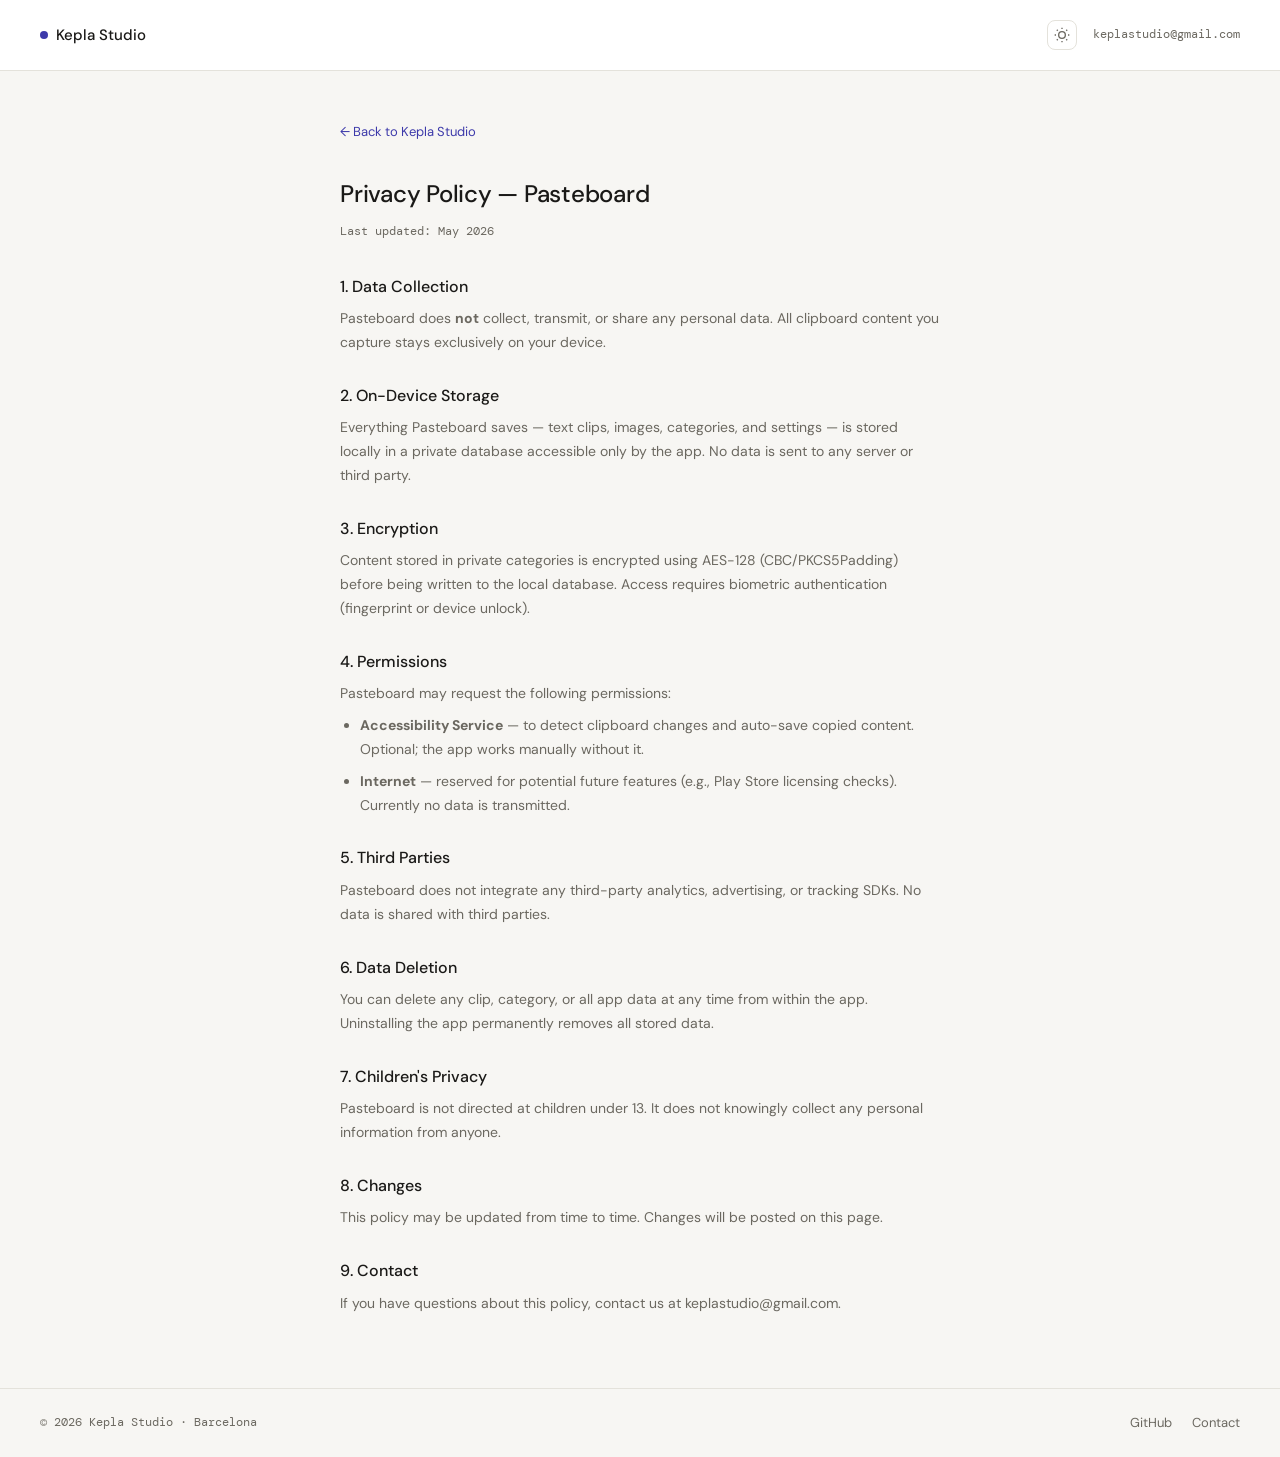
==== pasteboard/privacy.html @ b077b318 "Add GlassLess app, Pasteboard icon, privacy policy, status badges" ====
<!DOCTYPE html>
<html lang="en" data-theme="light">
<head>
  <meta charset="UTF-8">
  <meta name="viewport" content="width=device-width, initial-scale=1.0">
  <title>Privacy Policy — Pasteboard</title>
  <link rel="preconnect" href="https://fonts.googleapis.com">
  <link rel="preconnect" href="https://fonts.gstatic.com" crossorigin>
  <link href="https://fonts.googleapis.com/css2?family=DM+Sans:wght@400;500&family=DM+Mono:wght@400;500&display=swap" rel="stylesheet">
  <link rel="stylesheet" href="../style.css">
</head>
<body>

  <nav>
    <a href="../index.html" class="nav-logo">
      <div class="logo-dot"></div>
      Kepla Studio
    </a>
    <div class="nav-end">
      <button id="theme-toggle" class="theme-btn" aria-label="Toggle dark mode">
        <svg class="sun-icon" width="16" height="16" viewBox="0 0 24 24" fill="none" stroke="currentColor" stroke-width="2"><circle cx="12" cy="12" r="5"/><path d="M12 1v2M12 21v2M4.22 4.22l1.42 1.42M18.36 18.36l1.42 1.42M1 12h2M21 12h2M4.22 19.78l1.42-1.42M18.36 5.64l1.42-1.42"/></svg>
        <svg class="moon-icon" width="16" height="16" viewBox="0 0 24 24" fill="none" stroke="currentColor" stroke-width="2"><path d="M21 12.79A9 9 0 1 1 11.21 3 7 7 0 0 0 21 12.79z"/></svg>
      </button>
      <span class="nav-contact">keplastudio@gmail.com</span>
    </div>
  </nav>

  <section class="section privacy-page" style="padding-top: 3rem;">
    <a href="../index.html" class="back-link">← Back to Kepla Studio</a>
    <h1>Privacy Policy — Pasteboard</h1>
    <p class="last-updated">Last updated: May 2026</p>

    <h2>1. Data Collection</h2>
    <p>Pasteboard does <strong>not</strong> collect, transmit, or share any personal data. All clipboard content you capture stays exclusively on your device.</p>

    <h2>2. On-Device Storage</h2>
    <p>Everything Pasteboard saves — text clips, images, categories, and settings — is stored locally in a private database accessible only by the app. No data is sent to any server or third party.</p>

    <h2>3. Encryption</h2>
    <p>Content stored in private categories is encrypted using AES-128 (CBC/PKCS5Padding) before being written to the local database. Access requires biometric authentication (fingerprint or device unlock).</p>

    <h2>4. Permissions</h2>
    <p>Pasteboard may request the following permissions:</p>
    <ul>
      <li><strong>Accessibility Service</strong> — to detect clipboard changes and auto-save copied content. Optional; the app works manually without it.</li>
      <li><strong>Internet</strong> — reserved for potential future features (e.g., Play Store licensing checks). Currently no data is transmitted.</li>
    </ul>

    <h2>5. Third Parties</h2>
    <p>Pasteboard does not integrate any third-party analytics, advertising, or tracking SDKs. No data is shared with third parties.</p>

    <h2>6. Data Deletion</h2>
    <p>You can delete any clip, category, or all app data at any time from within the app. Uninstalling the app permanently removes all stored data.</p>

    <h2>7. Children's Privacy</h2>
    <p>Pasteboard is not directed at children under 13. It does not knowingly collect any personal information from anyone.</p>

    <h2>8. Changes</h2>
    <p>This policy may be updated from time to time. Changes will be posted on this page.</p>

    <h2>9. Contact</h2>
    <p>If you have questions about this policy, contact us at <a href="mailto:keplastudio@gmail.com">keplastudio@gmail.com</a>.</p>
  </section>

  <footer>
    <p>© 2026 Kepla Studio · Barcelona</p>
    <div class="footer-links">
      <a href="https://github.com/keplastudio">GitHub</a>
      <a href="mailto:keplastudio@gmail.com">Contact</a>
    </div>
  </footer>

  <script src="../script.js"></script>
</body>
</html>
---- style.css ----
*, *::before, *::after { box-sizing: border-box; margin: 0; padding: 0; }

:root {
  --bg: #f7f6f3;
  --surface: #ffffff;
  --border: #e4e2db;
  --text: #1a1917;
  --muted: #6b6860;
  --accent: #3d3aaa;
  --accent-light: #eeedfe;
  --accent-muted: #7f77dd;
  --green: #0f6e56;
  --green-light: #e1f5ee;
  --radius: 12px;
  --radius-sm: 6px;
  --shadow: 0 1px 3px rgba(0,0,0,0.04);
}

[data-theme="dark"] {
  --bg: #111110;
  --surface: #1a1a18;
  --border: #2e2d28;
  --text: #e8e7e0;
  --muted: #908d82;
  --accent: #7f77dd;
  --accent-light: #1f1d3d;
  --accent-muted: #5f58b8;
  --green: #3cb896;
  --green-light: #1a2e27;
  --shadow: 0 1px 3px rgba(0,0,0,0.2);
}

html { scroll-behavior: smooth; }

body {
  font-family: 'DM Sans', sans-serif;
  background: var(--bg);
  color: var(--text);
  min-height: 100vh;
  font-size: 15px;
  line-height: 1.6;
  transition: background 0.2s, color 0.2s;
}

a { color: inherit; text-decoration: none; }

/* NAV */
nav {
  display: flex;
  align-items: center;
  justify-content: space-between;
  padding: 1.25rem 2.5rem;
  border-bottom: 1px solid var(--border);
  background: var(--surface);
  position: sticky;
  top: 0;
  z-index: 10;
}

.nav-logo {
  display: flex;
  align-items: center;
  gap: 8px;
  font-weight: 500;
  font-size: 15px;
}

.logo-dot {
  width: 8px;
  height: 8px;
  border-radius: 50%;
  background: var(--accent);
}

.nav-end {
  display: flex;
  align-items: center;
  gap: 16px;
}

.nav-contact {
  font-family: 'DM Mono', monospace;
  font-size: 12px;
  color: var(--muted);
}

/* THEME TOGGLE */
.theme-btn {
  background: none;
  border: 1px solid var(--border);
  border-radius: 8px;
  padding: 6px;
  cursor: pointer;
  display: flex;
  align-items: center;
  justify-content: center;
  color: var(--muted);
  transition: border-color 0.15s, color 0.15s;
  line-height: 0;
}

.theme-btn:hover { border-color: var(--text); color: var(--text); }

[data-theme="light"] .moon-icon { display: none; }
[data-theme="dark"] .sun-icon { display: none; }

/* HERO */
.hero {
  padding: 4rem 2.5rem 3rem;
  max-width: 640px;
}

.hero-tag {
  display: inline-block;
  font-family: 'DM Mono', monospace;
  font-size: 11px;
  color: var(--accent);
  background: var(--accent-light);
  padding: 4px 10px;
  border-radius: 20px;
  margin-bottom: 1.25rem;
  letter-spacing: 0.04em;
}

.hero h1 {
  font-size: 2rem;
  font-weight: 500;
  line-height: 1.2;
  margin-bottom: 1rem;
  letter-spacing: -0.02em;
}

.hero p {
  color: var(--muted);
  font-size: 15px;
  max-width: 440px;
}

/* SECTIONS */
.section {
  padding: 0 2.5rem 4rem;
}

.section-header {
  display: flex;
  align-items: center;
  gap: 12px;
  margin-bottom: 1.5rem;
}

.section-label {
  font-family: 'DM Mono', monospace;
  font-size: 11px;
  color: var(--muted);
  letter-spacing: 0.06em;
  text-transform: uppercase;
}

.section-line {
  flex: 1;
  height: 1px;
  background: var(--border);
}

/* APP CARD */
.app-card {
  background: var(--surface);
  border: 1px solid var(--border);
  border-radius: var(--radius);
  padding: 1.5rem;
  display: grid;
  grid-template-columns: 60px 1fr;
  gap: 1.25rem;
  margin-bottom: 1rem;
  transition: border-color 0.15s, box-shadow 0.15s;
  box-shadow: var(--shadow);
}

.app-card:hover { border-color: var(--accent-muted); }

.app-icon {
  width: 60px;
  height: 60px;
  border-radius: 14px;
  background: var(--accent-light);
  display: flex;
  align-items: center;
  justify-content: center;
  flex-shrink: 0;
}

.app-icon img {
  width: 60px;
  height: 60px;
  border-radius: 14px;
  object-fit: cover;
}

.app-icon svg {
  width: 28px;
  height: 28px;
  stroke: var(--accent);
  fill: none;
  stroke-width: 1.5;
  stroke-linecap: round;
  stroke-linejoin: round;
}

.app-name {
  font-weight: 500;
  font-size: 16px;
  margin-bottom: 4px;
}

.app-desc {
  color: var(--muted);
  font-size: 14px;
  margin-bottom: 0.75rem;
}

.app-features {
  display: flex;
  gap: 6px;
  flex-wrap: wrap;
  margin-bottom: 1rem;
}

.app-features span {
  font-family: 'DM Mono', monospace;
  font-size: 10px;
  padding: 2px 8px;
  border-radius: 4px;
  background: var(--bg);
  color: var(--muted);
  border: 1px solid var(--border);
}

.app-links { display: flex; gap: 8px; flex-wrap: wrap; align-items: center; }

/* PILLS */
.pill {
  font-size: 12px;
  padding: 4px 12px;
  border-radius: 20px;
  border: 1px solid var(--border);
  color: var(--muted);
  transition: border-color 0.15s, color 0.15s;
}

.pill:hover { border-color: var(--text); color: var(--text); }

.pill-play {
  background: var(--green-light);
  border-color: var(--green);
  color: var(--green);
  font-weight: 500;
}

.pill-play:hover { opacity: 0.85; color: var(--green); }

/* STATUS BADGES */
.status-badge {
  font-size: 11px;
  padding: 3px 10px;
  border-radius: 20px;
  font-weight: 500;
  letter-spacing: 0.02em;
}

.status-testing {
  background: var(--green-light);
  color: var(--green);
}

.status-dev {
  background: #faeeda;
  color: #854f0b;
}

[data-theme="dark"] .status-dev {
  background: #2e2215;
  color: #e0a336;
}

/* ABOUT */
.about-card {
  background: var(--surface);
  border: 1px solid var(--border);
  border-radius: var(--radius);
  padding: 1.5rem;
  box-shadow: var(--shadow);
}

.about-card p {
  color: var(--muted);
  font-size: 15px;
  max-width: 560px;
  line-height: 1.7;
}

/* FOOTER */
footer {
  border-top: 1px solid var(--border);
  padding: 1.5rem 2.5rem;
  display: flex;
  justify-content: space-between;
  align-items: center;
}

footer p {
  font-family: 'DM Mono', monospace;
  font-size: 12px;
  color: var(--muted);
}

.footer-links {
  display: flex;
  gap: 20px;
}

.footer-links a {
  font-size: 13px;
  color: var(--muted);
  transition: color 0.15s;
}

.footer-links a:hover { color: var(--text); }

/* PRIVACY POLICY PAGE */
.privacy-page {
  max-width: 680px;
  margin: 0 auto;
}

.privacy-page h1 {
  font-size: 1.5rem;
  font-weight: 500;
  margin-bottom: 0.5rem;
  letter-spacing: -0.01em;
}

.privacy-page .last-updated {
  font-family: 'DM Mono', monospace;
  font-size: 12px;
  color: var(--muted);
  margin-bottom: 2rem;
}

.privacy-page h2 {
  font-size: 1rem;
  font-weight: 500;
  margin: 1.75rem 0 0.5rem;
}

.privacy-page p,
.privacy-page li {
  color: var(--muted);
  font-size: 14px;
  line-height: 1.7;
  margin-bottom: 0.5rem;
}

.privacy-page ul {
  padding-left: 1.25rem;
  margin-bottom: 1rem;
}

.privacy-page .back-link {
  display: inline-flex;
  align-items: center;
  gap: 4px;
  font-size: 13px;
  color: var(--accent);
  margin-bottom: 2rem;
  transition: opacity 0.15s;
}

.privacy-page .back-link:hover { opacity: 0.7; }

/* RESPONSIVE */
@media (max-width: 540px) {
  nav, .hero, .section, footer { padding-left: 1.25rem; padding-right: 1.25rem; }
  .hero h1 { font-size: 1.6rem; }
  .app-card { grid-template-columns: 1fr; }
  .app-icon { width: 52px; height: 52px; }
  .nav-contact { display: none; }
}
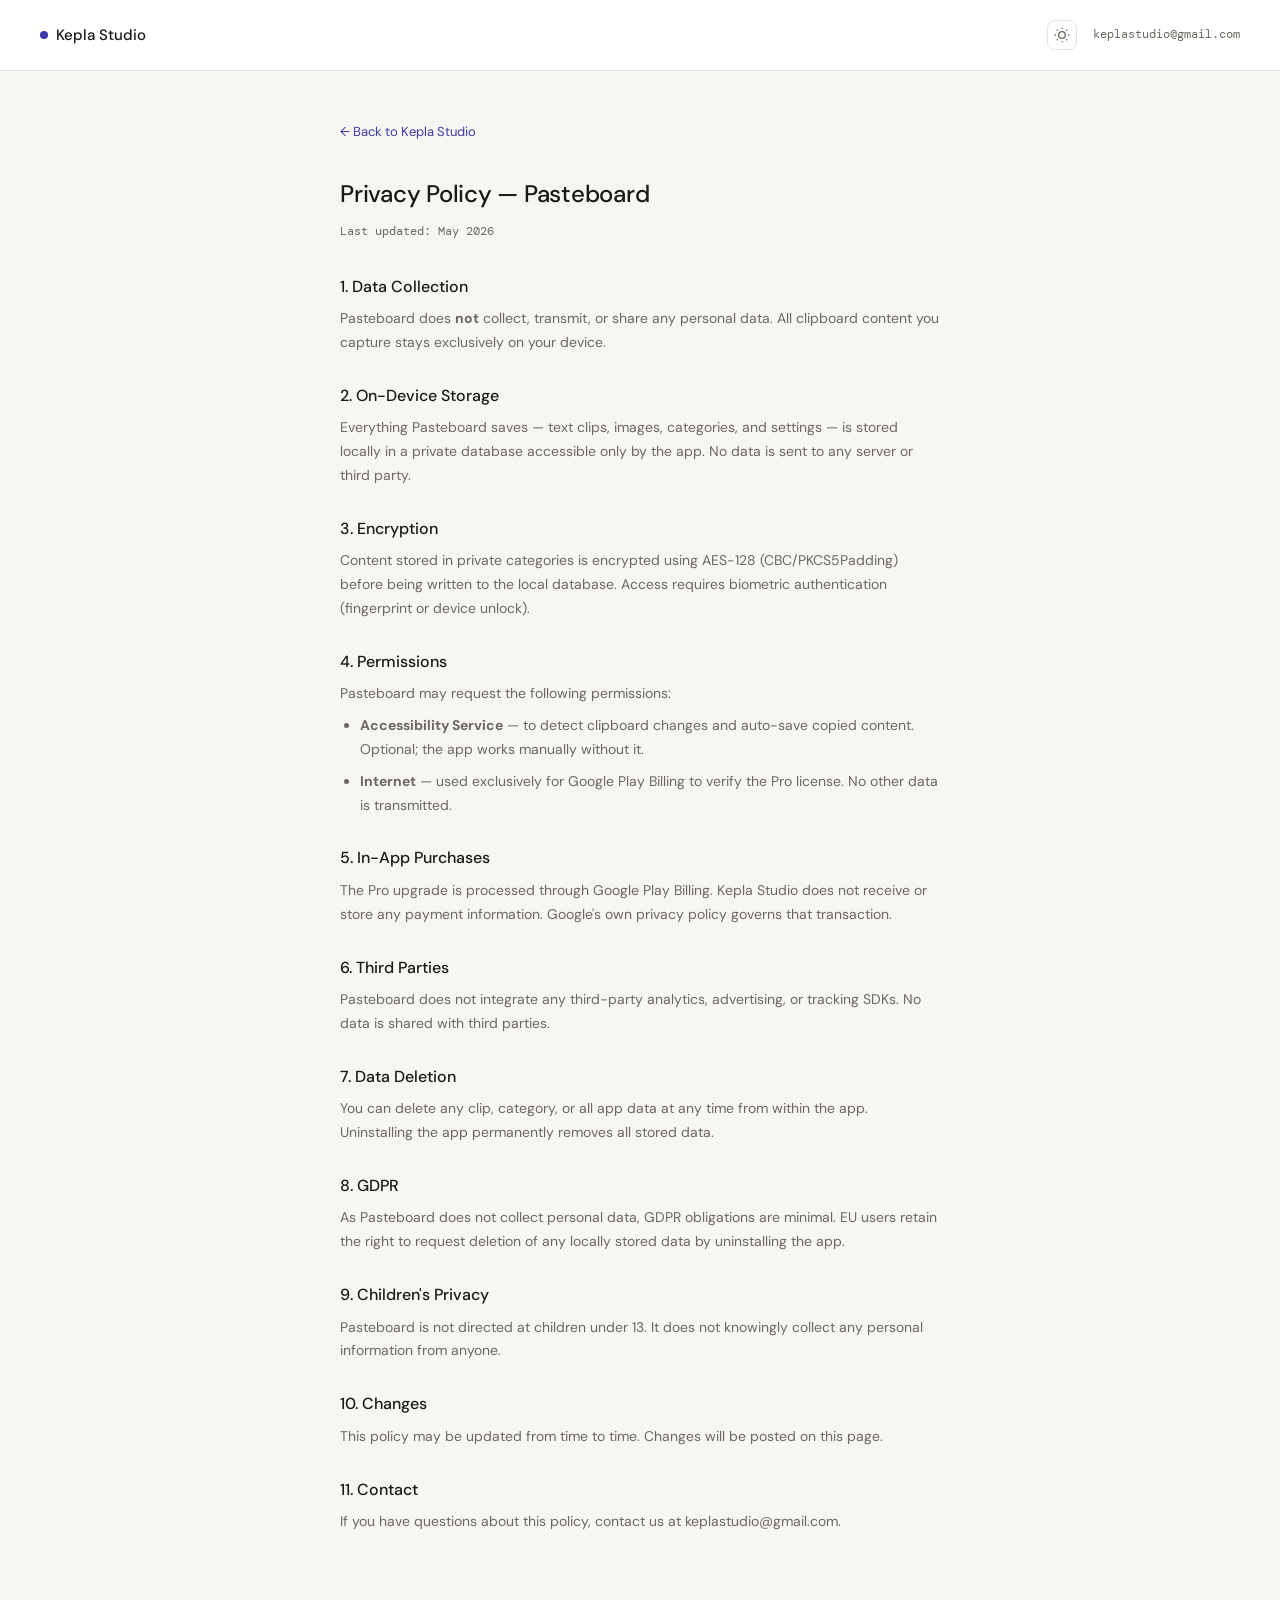
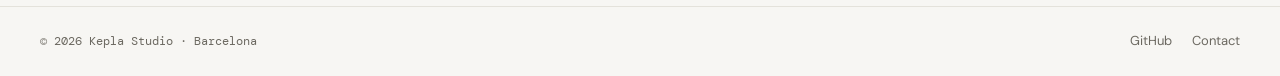
==== commit f190561c: "Fix privacy policy: precise internet wording, add IAP section, add GDPR" ====
--- a/pasteboard/privacy.html
+++ b/pasteboard/privacy.html
@@ -43,22 +43,28 @@
     <p>Pasteboard may request the following permissions:</p>
     <ul>
       <li><strong>Accessibility Service</strong> — to detect clipboard changes and auto-save copied content. Optional; the app works manually without it.</li>
-      <li><strong>Internet</strong> — reserved for potential future features (e.g., Play Store licensing checks). Currently no data is transmitted.</li>
+      <li><strong>Internet</strong> — used exclusively for Google Play Billing to verify the Pro license. No other data is transmitted.</li>
     </ul>
 
-    <h2>5. Third Parties</h2>
+    <h2>5. In-App Purchases</h2>
+    <p>The Pro upgrade is processed through Google Play Billing. Kepla Studio does not receive or store any payment information. Google's own privacy policy governs that transaction.</p>
+
+    <h2>6. Third Parties</h2>
     <p>Pasteboard does not integrate any third-party analytics, advertising, or tracking SDKs. No data is shared with third parties.</p>
 
-    <h2>6. Data Deletion</h2>
+    <h2>7. Data Deletion</h2>
     <p>You can delete any clip, category, or all app data at any time from within the app. Uninstalling the app permanently removes all stored data.</p>
 
-    <h2>7. Children's Privacy</h2>
+    <h2>8. GDPR</h2>
+    <p>As Pasteboard does not collect personal data, GDPR obligations are minimal. EU users retain the right to request deletion of any locally stored data by uninstalling the app.</p>
+
+    <h2>9. Children's Privacy</h2>
     <p>Pasteboard is not directed at children under 13. It does not knowingly collect any personal information from anyone.</p>
 
-    <h2>8. Changes</h2>
+    <h2>10. Changes</h2>
     <p>This policy may be updated from time to time. Changes will be posted on this page.</p>
 
-    <h2>9. Contact</h2>
+    <h2>11. Contact</h2>
     <p>If you have questions about this policy, contact us at <a href="mailto:keplastudio@gmail.com">keplastudio@gmail.com</a>.</p>
   </section>
 
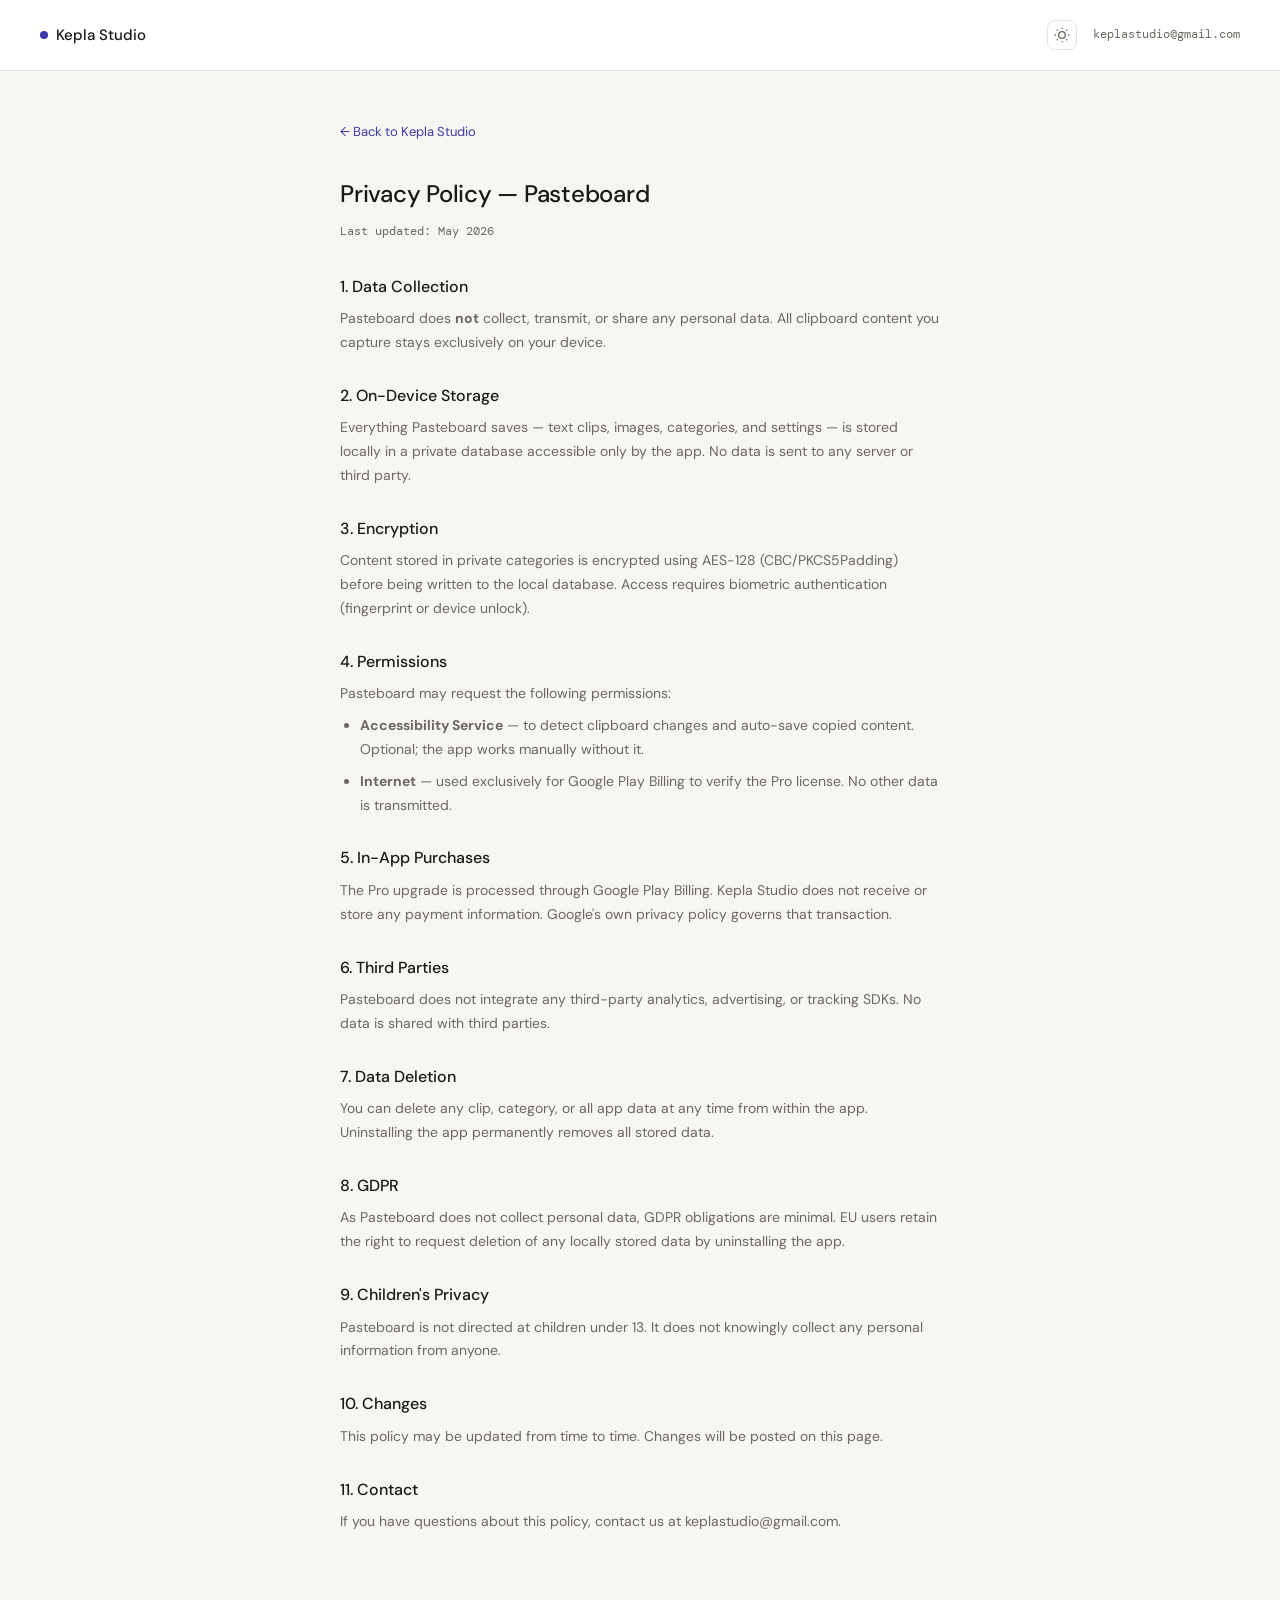
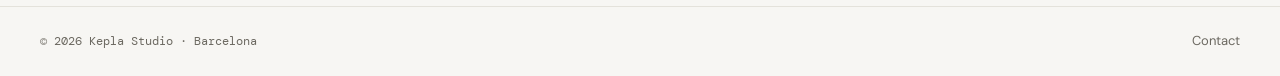
==== commit 89296b79: "Remove GitHub link from footer" ====
--- a/pasteboard/privacy.html
+++ b/pasteboard/privacy.html
@@ -71,7 +71,6 @@
   <footer>
     <p>© 2026 Kepla Studio · Barcelona</p>
     <div class="footer-links">
-      <a href="https://github.com/keplastudio">GitHub</a>
       <a href="mailto:keplastudio@gmail.com">Contact</a>
     </div>
   </footer>
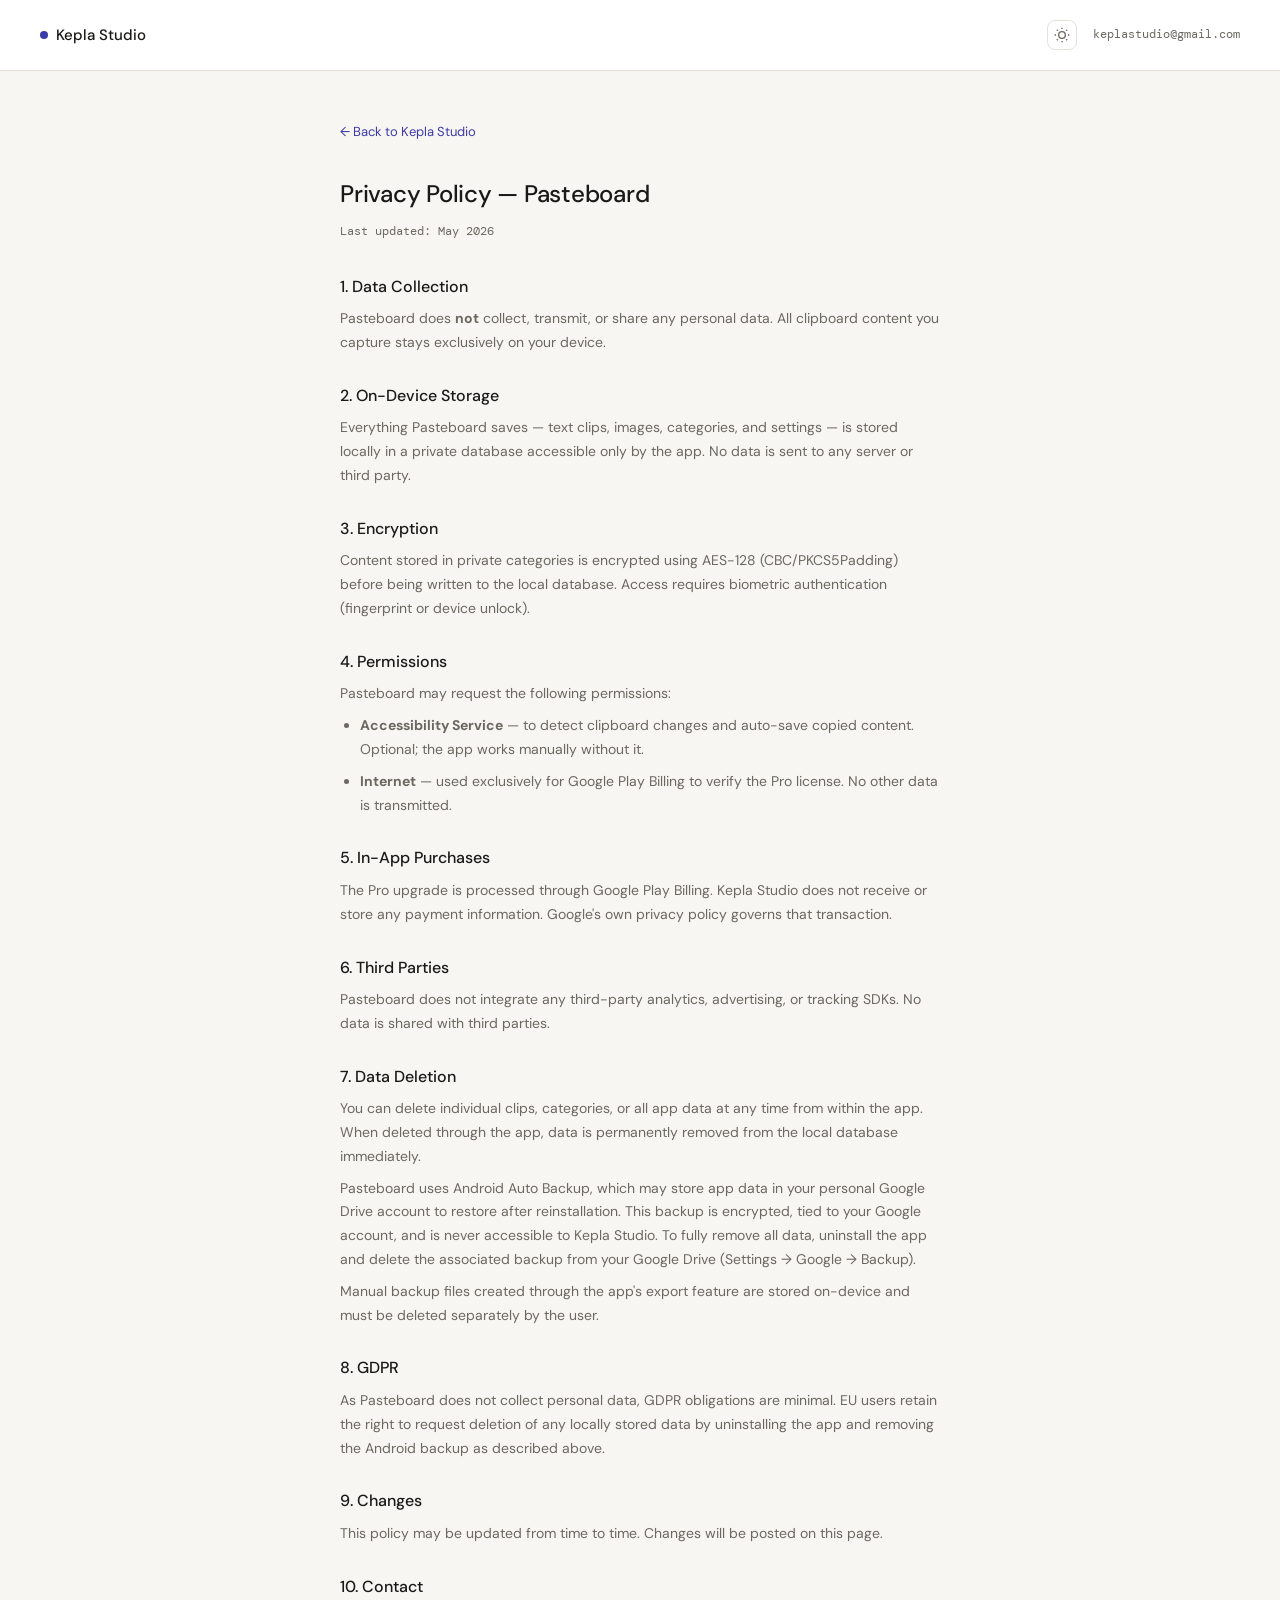
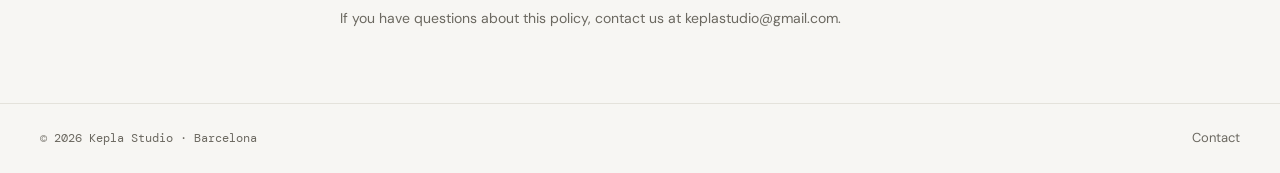
==== commit 90c325ff: "Remove Children's Privacy section; clarify data deletion with Android backup info" ====
--- a/pasteboard/privacy.html
+++ b/pasteboard/privacy.html
@@ -53,18 +53,17 @@
     <p>Pasteboard does not integrate any third-party analytics, advertising, or tracking SDKs. No data is shared with third parties.</p>
 
     <h2>7. Data Deletion</h2>
-    <p>You can delete any clip, category, or all app data at any time from within the app. Uninstalling the app permanently removes all stored data.</p>
+    <p>You can delete individual clips, categories, or all app data at any time from within the app. When deleted through the app, data is permanently removed from the local database immediately.</p>
+    <p>Pasteboard uses Android Auto Backup, which may store app data in your personal Google Drive account to restore after reinstallation. This backup is encrypted, tied to your Google account, and is never accessible to Kepla Studio. To fully remove all data, uninstall the app and delete the associated backup from your Google Drive (Settings → Google → Backup).</p>
+    <p>Manual backup files created through the app's export feature are stored on-device and must be deleted separately by the user.</p>
 
     <h2>8. GDPR</h2>
-    <p>As Pasteboard does not collect personal data, GDPR obligations are minimal. EU users retain the right to request deletion of any locally stored data by uninstalling the app.</p>
+    <p>As Pasteboard does not collect personal data, GDPR obligations are minimal. EU users retain the right to request deletion of any locally stored data by uninstalling the app and removing the Android backup as described above.</p>
 
-    <h2>9. Children's Privacy</h2>
-    <p>Pasteboard is not directed at children under 13. It does not knowingly collect any personal information from anyone.</p>
-
-    <h2>10. Changes</h2>
+    <h2>9. Changes</h2>
     <p>This policy may be updated from time to time. Changes will be posted on this page.</p>
 
-    <h2>11. Contact</h2>
+    <h2>10. Contact</h2>
     <p>If you have questions about this policy, contact us at <a href="mailto:keplastudio@gmail.com">keplastudio@gmail.com</a>.</p>
   </section>
 
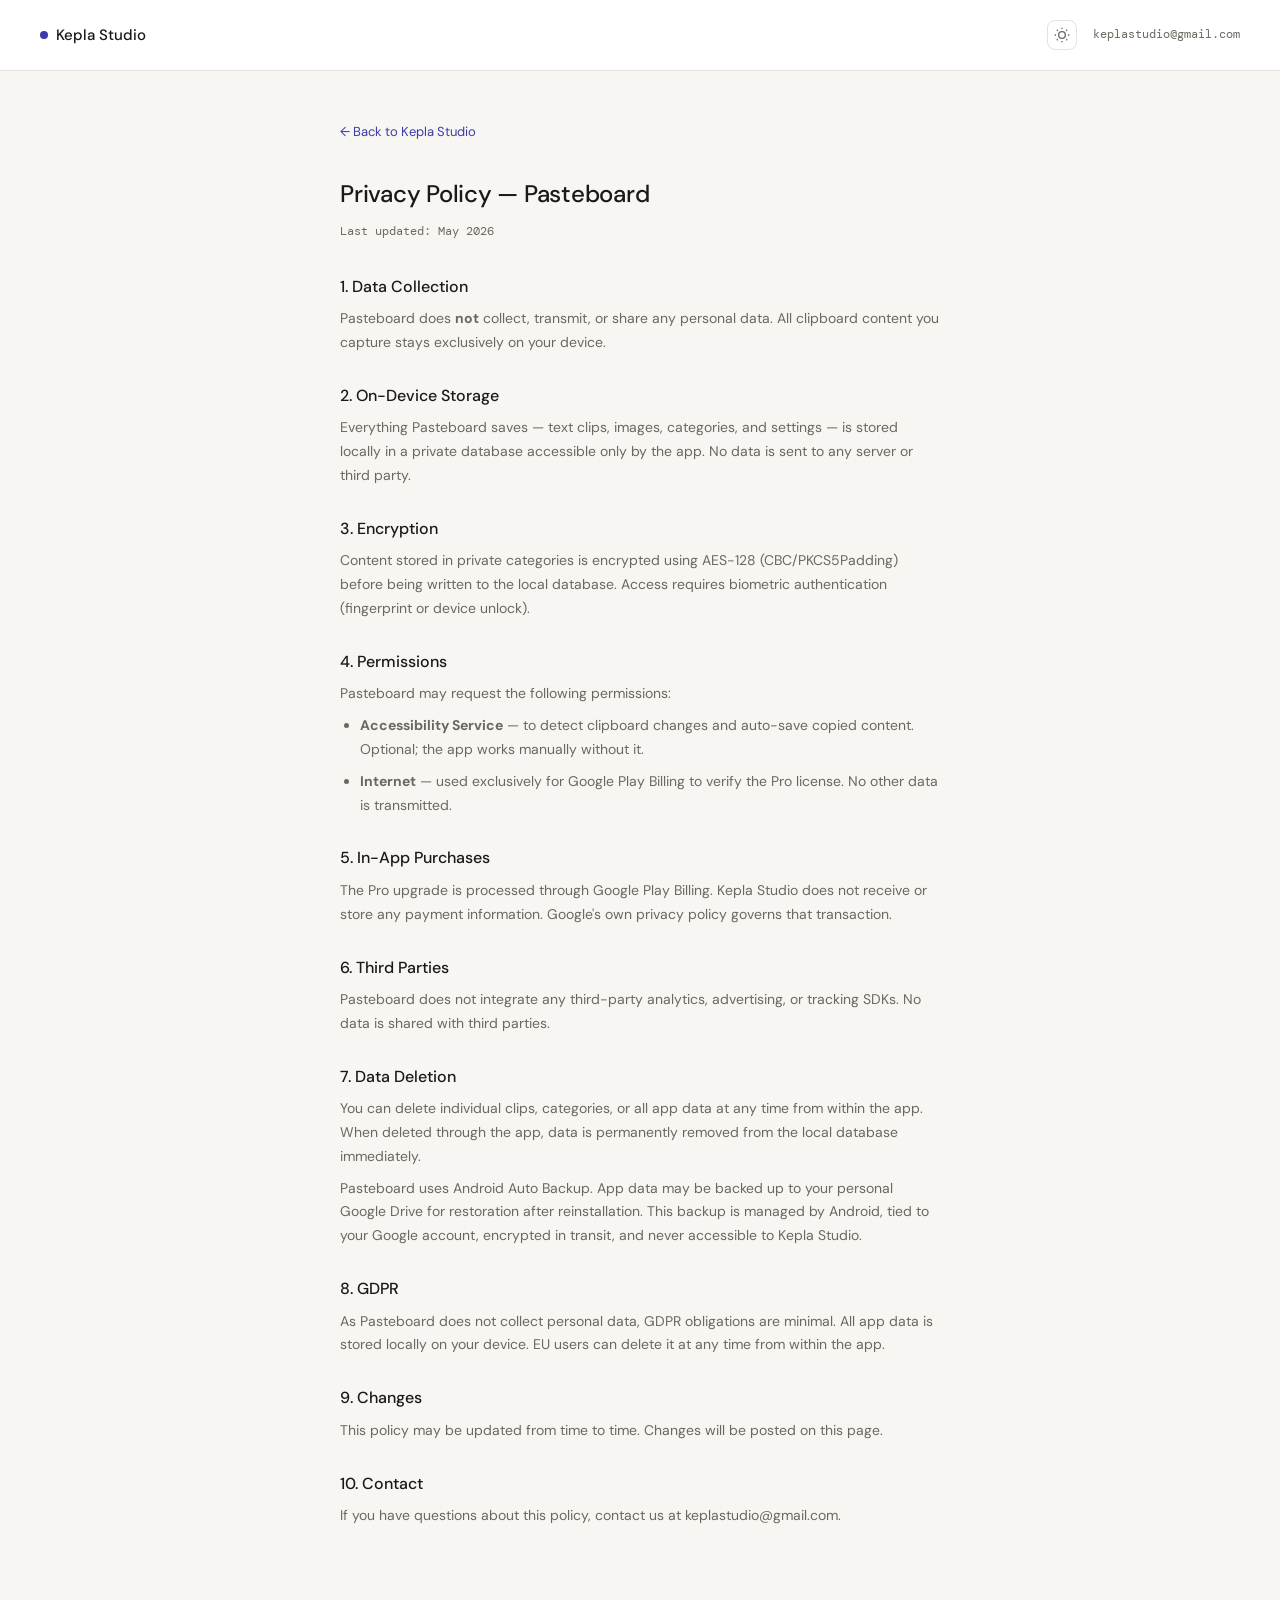
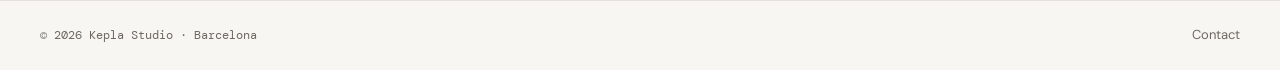
==== commit 177f1338: "Simplify data deletion policy: no manual backup instructions" ====
--- a/pasteboard/privacy.html
+++ b/pasteboard/privacy.html
@@ -54,11 +54,10 @@
 
     <h2>7. Data Deletion</h2>
     <p>You can delete individual clips, categories, or all app data at any time from within the app. When deleted through the app, data is permanently removed from the local database immediately.</p>
-    <p>Pasteboard uses Android Auto Backup, which may store app data in your personal Google Drive account to restore after reinstallation. This backup is encrypted, tied to your Google account, and is never accessible to Kepla Studio. To fully remove all data, uninstall the app and delete the associated backup from your Google Drive (Settings → Google → Backup).</p>
-    <p>Manual backup files created through the app's export feature are stored on-device and must be deleted separately by the user.</p>
+    <p>Pasteboard uses Android Auto Backup. App data may be backed up to your personal Google Drive for restoration after reinstallation. This backup is managed by Android, tied to your Google account, encrypted in transit, and never accessible to Kepla Studio.</p>
 
     <h2>8. GDPR</h2>
-    <p>As Pasteboard does not collect personal data, GDPR obligations are minimal. EU users retain the right to request deletion of any locally stored data by uninstalling the app and removing the Android backup as described above.</p>
+    <p>As Pasteboard does not collect personal data, GDPR obligations are minimal. All app data is stored locally on your device. EU users can delete it at any time from within the app.</p>
 
     <h2>9. Changes</h2>
     <p>This policy may be updated from time to time. Changes will be posted on this page.</p>
